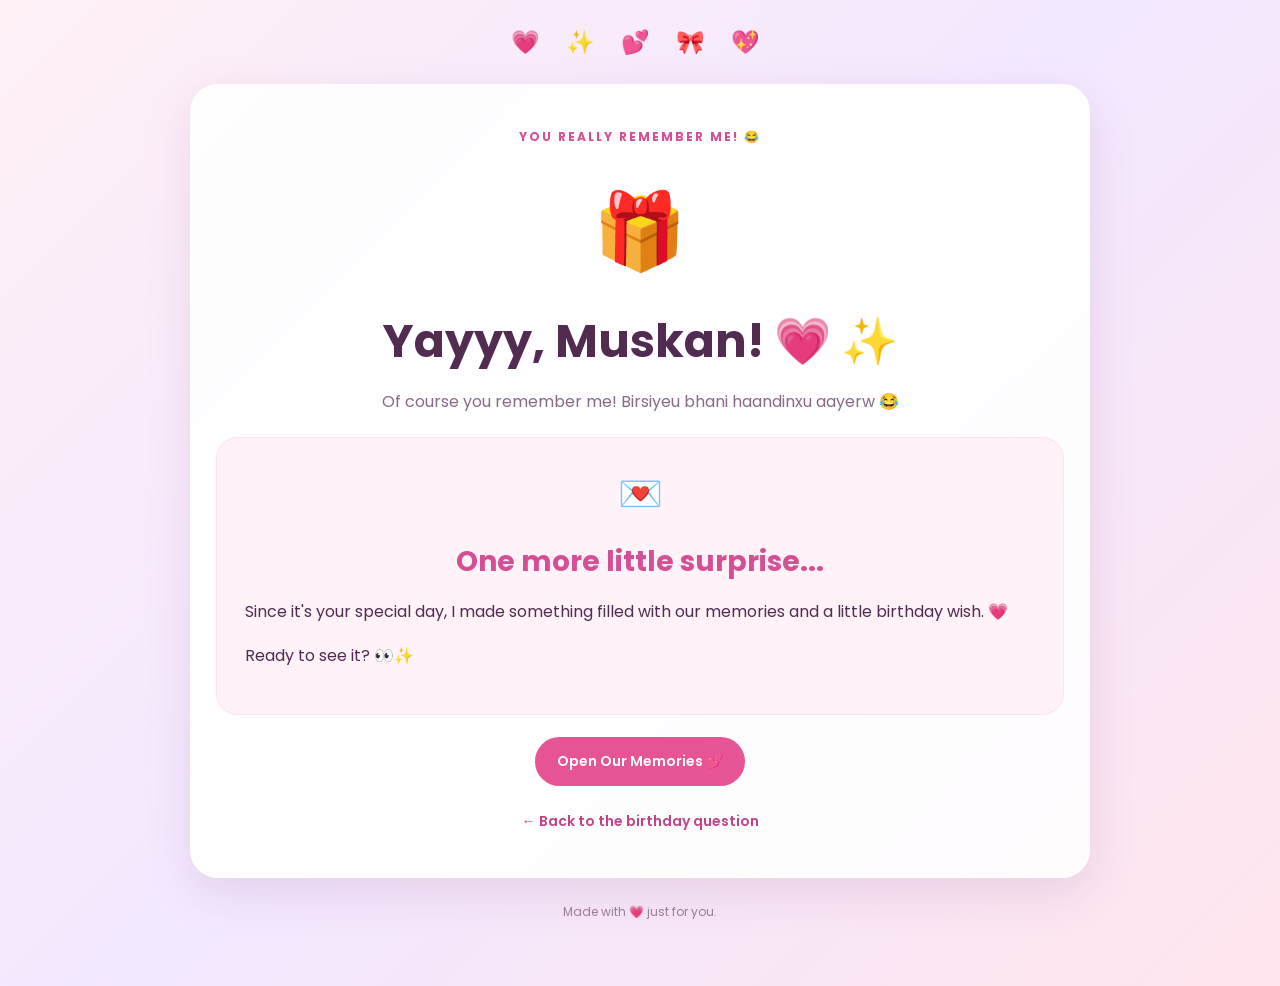
==== surprise.html @ 3041715e "Add files via upload" ====
<!DOCTYPE html>
<html lang="en">
<head>
    <meta charset="UTF-8">
    <meta name="viewport" content="width=device-width, initial-scale=1.0">
    <title>A Little Surprise for Muskan 💗</title>
    <link rel="stylesheet" href="style.css">
</head>
<body>
    <div class="floating-hearts">💗 ✨ 💕 🎀 💖</div>

    <main class="container">
        <section class="page-card">
            <p class="small-title">YOU REALLY REMEMBER ME! 😂</p>

            <div class="cake">🎁</div>

            <h1>Yayyy, Muskan! <span>💗 ✨</span></h1>

            <p class="intro">
                Of course you remember me!
                Birsiyeu bhani haandinxu aayerw 😂
            </p>

            <div class="letter">
                <div class="letter-icon">💌</div>

                <h2>One more little surprise...</h2>

                <p>
                    Since it's your special day, I made
                    something filled with our memories
                    and a little birthday wish. 💗
                </p>

                <p>
                    Ready to see it? 👀✨
                </p>
            </div>

            <a class="primary-button" href="memories.html">
                Open Our Memories 💕
            </a>

            <p>
                <a class="back-link" href="index.html">
                    ← Back to the birthday question
                </a>
            </p>
        </section>

        <footer>Made with 💗 just for you.</footer>
    </main>
</body>
</html>
---- style.css ----
@import url('https://fonts.googleapis.com/css2?family=Poppins:wght@400;500;600;700;800&display=swap');

* {
    margin: 0;
    padding: 0;
    box-sizing: border-box;
}

body {
    font-family: 'Poppins', sans-serif;
    min-height: 100vh;
    color: #512b50;
    background: linear-gradient(135deg, #fff0f6, #f2e8ff, #ffe5ed);
    overflow-x: hidden;
}

.floating-hearts {
    text-align: center;
    padding: 25px 10px 5px;
    font-size: 23px;
    letter-spacing: 10px;
    animation: float 3s ease-in-out infinite;
}

.container {
    width: min(900px, 92%);
    margin: 20px auto 40px;
}

.birthday-card,
.page-card {
    background: rgba(255, 255, 255, 0.9);
    border: 2px solid white;
    border-radius: 28px;
    padding: 40px 24px;
    text-align: center;
    box-shadow: 0 15px 45px rgba(153, 78, 133, 0.15);
    animation: appear 0.7s ease;
}

.small-title {
    color: #d64f94;
    font-size: 12px;
    font-weight: 700;
    letter-spacing: 2px;
    margin-bottom: 15px;
}

h1 {
    font-size: clamp(28px, 6vw, 46px);
    line-height: 1.3;
    margin: 15px 0;
}

h1 span {
    color: #e75496;
}

h2 {
    font-size: clamp(20px, 4vw, 28px);
    margin: 20px 0 12px;
}

p {
    line-height: 1.9;
}

.intro,
.question {
    color: #896a87;
    margin: 12px 0;
}

.cake {
    font-size: 75px;
    margin: 25px 0;
    animation: bounce 2s infinite;
}

.button-area {
    min-height: 75px;
    display: flex;
    align-items: center;
    justify-content: center;
    flex-wrap: wrap;
    gap: 15px;
    margin-top: 18px;
}

button,
.primary-button {
    font-family: inherit;
    font-size: 14px;
    font-weight: 600;
    padding: 14px 22px;
    border: none;
    border-radius: 30px;
    cursor: pointer;
    text-decoration: none;
    transition: transform 0.2s, box-shadow 0.2s;
}

button:hover,
.primary-button:hover {
    transform: translateY(-3px);
    box-shadow: 0 8px 20px rgba(130, 60, 120, 0.2);
}

.yes-button,
.primary-button {
    color: white;
    background: #e75496;
}

.no-button {
    color: #744c76;
    background: #f0e4f4;
    z-index: 5;
}

.hint {
    font-size: 12px;
    color: #a17a9b;
    margin-top: 15px;
}

.primary-button {
    display: inline-block;
    margin-top: 22px;
}

.back-link {
    display: inline-block;
    margin-top: 22px;
    color: #c34388;
    text-decoration: none;
    font-size: 14px;
    font-weight: 600;
}

.back-link:hover {
    text-decoration: underline;
}

.photo-gallery {
    display: grid;
    grid-template-columns: repeat(3, minmax(0, 1fr));
    gap: 16px;
    margin: 30px 0;

}

.photo-gallery figure {
    min-width: 0;
}


.photo-gallery img {
    display: block;
    width: 100%;
    height: auto;
    max-height: 400px;
    object-fit: contain;
    border: 4px solid #ffe2ef;
    border-radius: 18px;
    transition: transform 0.3s;
}

.photo-gallery img:hover {
    transform: scale(1.03) rotate(-1deg);
}

.photo-gallery figcaption {
    color: #8e6386;
    font-size: 12px;
    margin-top: 10px;
}

.letter {
    background: #fff2f8;
    border: 1px solid #ffe0ee;
    border-radius: 22px;
    padding: 28px;
    text-align: left;
    margin-top: 20px;
}

.letter-icon {
    font-size: 36px;
    text-align: center;
}

.letter h2 {
    text-align: center;
    color: #d64f94;
}

.letter p {
    margin: 14px 0;
}

.signature {
    text-align: center;
    font-weight: 700;
    color: #d64f94;
    margin-top: 22px !important;
}

footer {
    color: #997c98;
    text-align: center;
    font-size: 12px;
    padding: 25px 10px;
}

@keyframes bounce {
    0%, 100% {
        transform: translateY(0);
    }

    50% {
        transform: translateY(-10px);
    }
}

@keyframes float {
    0%, 100% {
        transform: translateY(0);
    }

    50% {
        transform: translateY(-7px);
    }
}

@keyframes appear {
    from {
        opacity: 0;
        transform: translateY(15px);
    }

    to {
        opacity: 1;
        transform: translateY(0);
    }
}

@media (max-width: 600px) {
    .birthday-card,
    .page-card {
        padding: 30px 16px;
    }

    .button-area {
        gap: 10px;
    }

    button,
    .primary-button {
        padding: 12px 15px;
        font-size: 12px;
    }

    .photo-gallery {
        grid-template-columns: 1fr;
    }

    .photo-gallery img {
      
    height: auto;
    max-height: 400px;
}
    

    .letter {
        padding: 20px;
    }
}
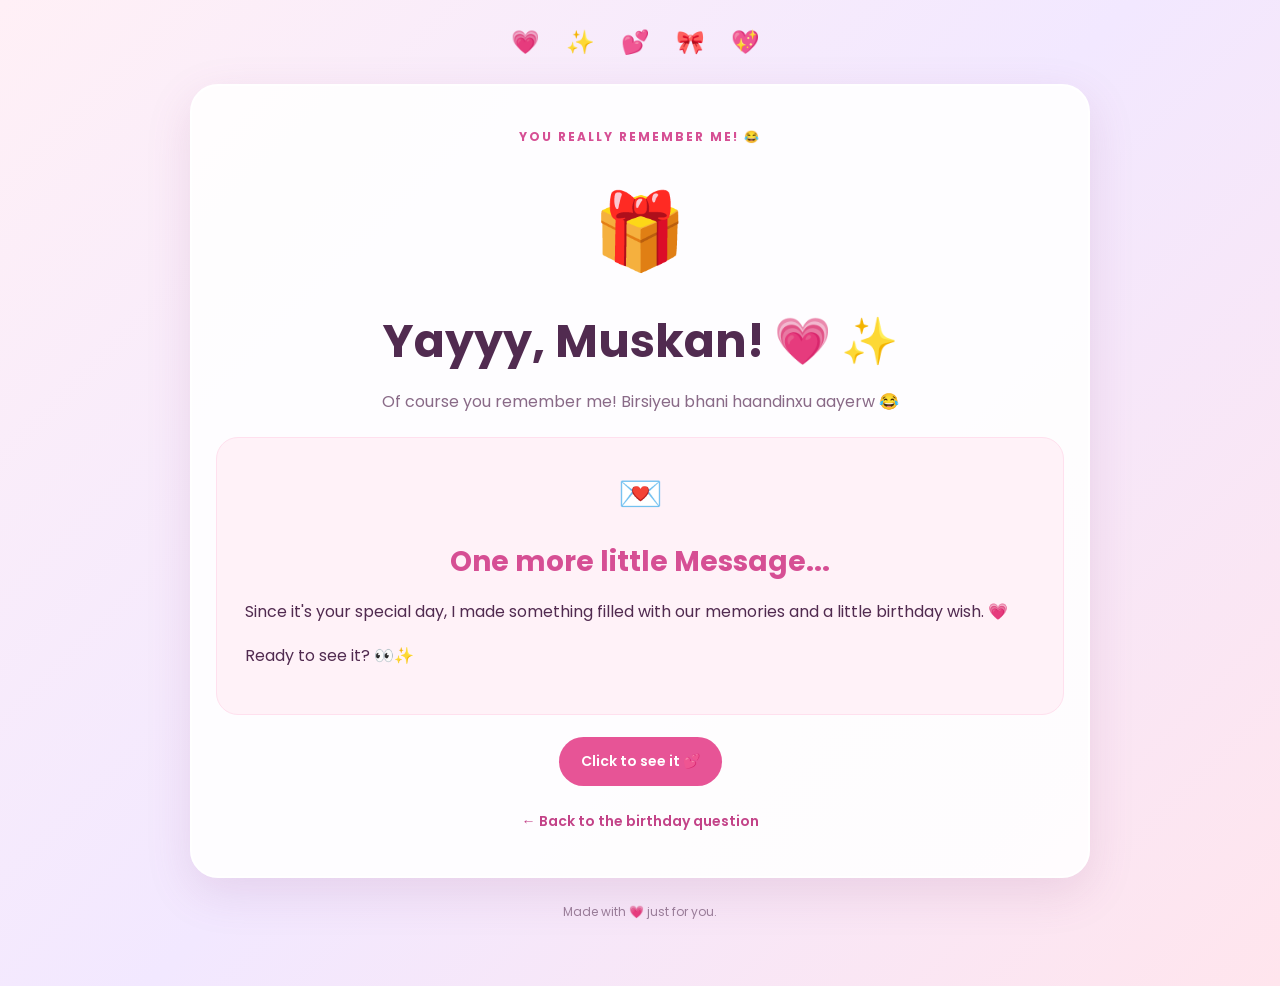
==== commit 9bf31b34: "Add files via upload" ====
--- a/surprise.html
+++ b/surprise.html
@@ -4,7 +4,7 @@
 <head>
     <meta charset="UTF-8">
     <meta name="viewport" content="width=device-width, initial-scale=1.0">
-    <title>A Little Surprise for Muskan 💗</title>
+    <title>A Little Message for You 💗</title>
     <link rel="stylesheet" href="style.css">
 </head>
 <body>
@@ -26,7 +26,7 @@
             <div class="letter">
                 <div class="letter-icon">💌</div>
 
-                <h2>One more little surprise...</h2>
+                <h2>One more little Message...</h2>
 
                 <p>
                     Since it's your special day, I made
@@ -40,7 +40,7 @@
             </div>
 
             <a class="primary-button" href="memories.html">
-                Open Our Memories 💕
+                Click to see it 💕
             </a>
 
             <p>
